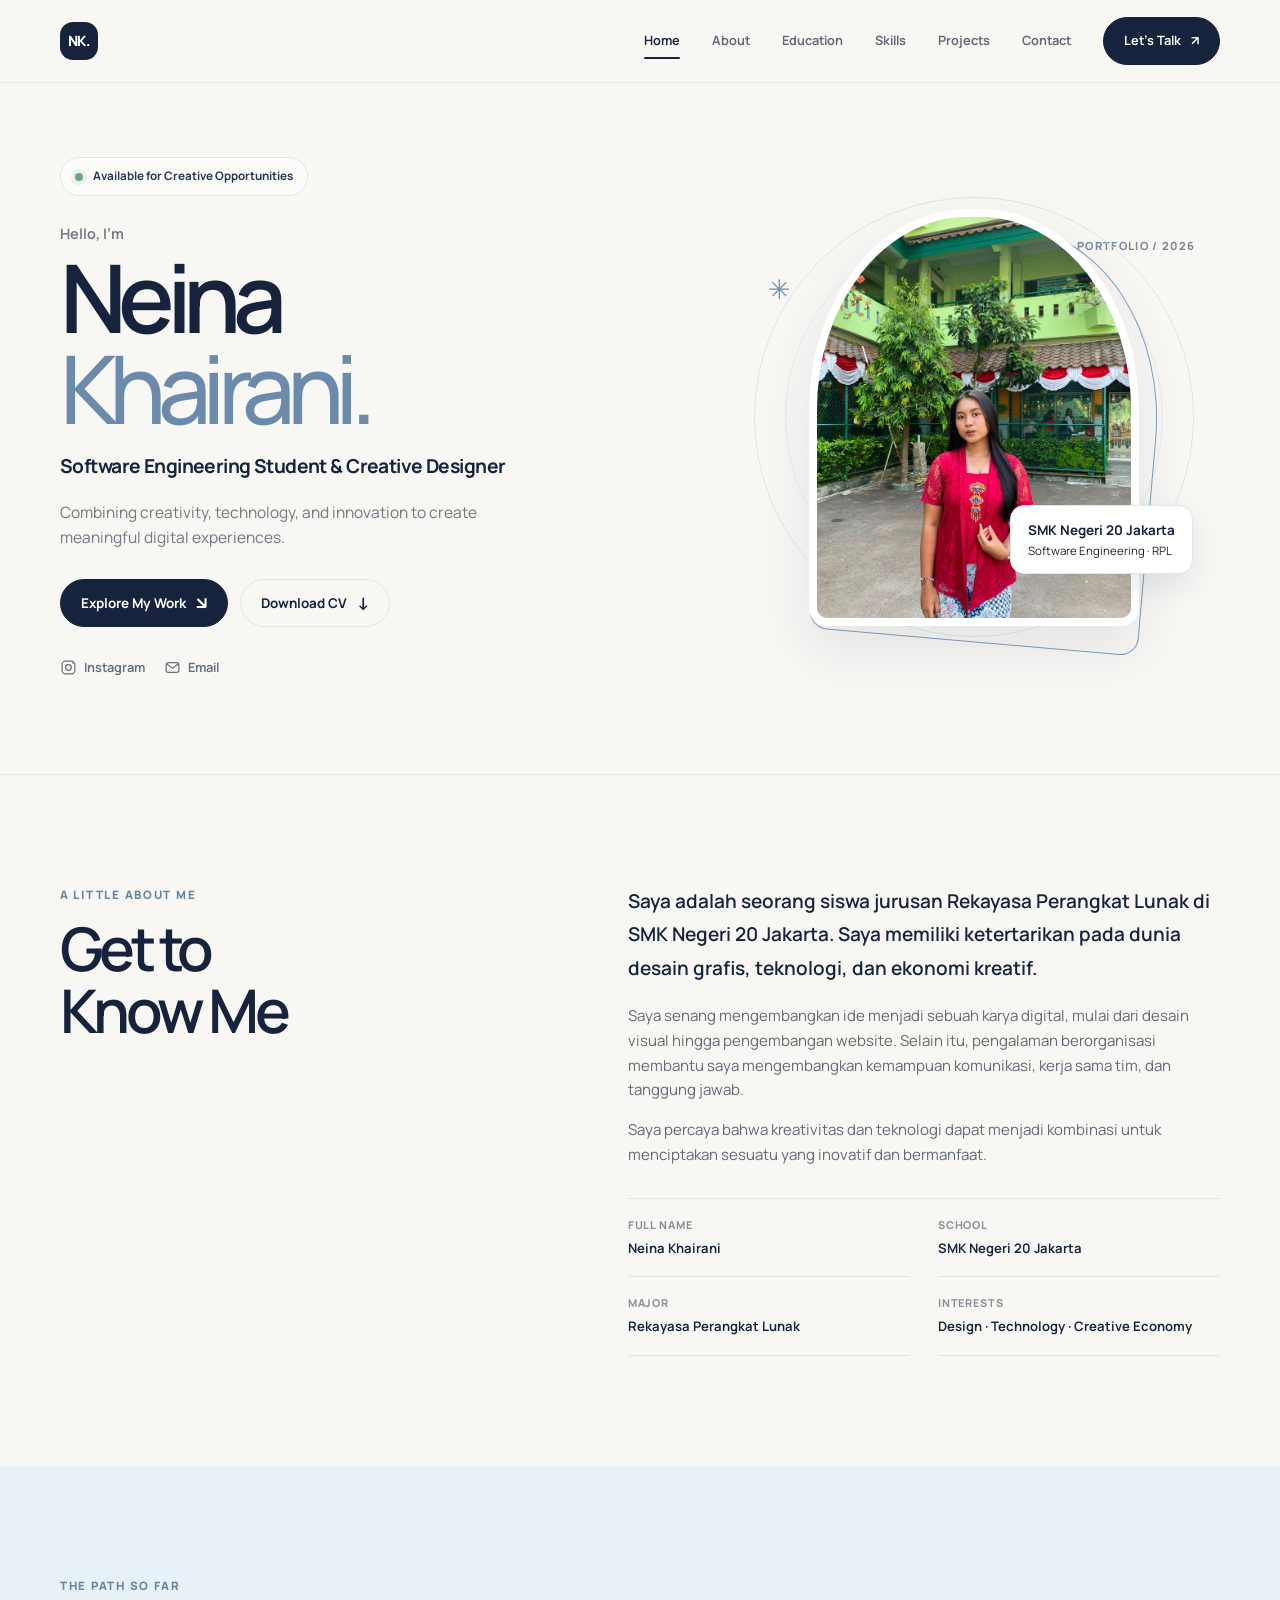
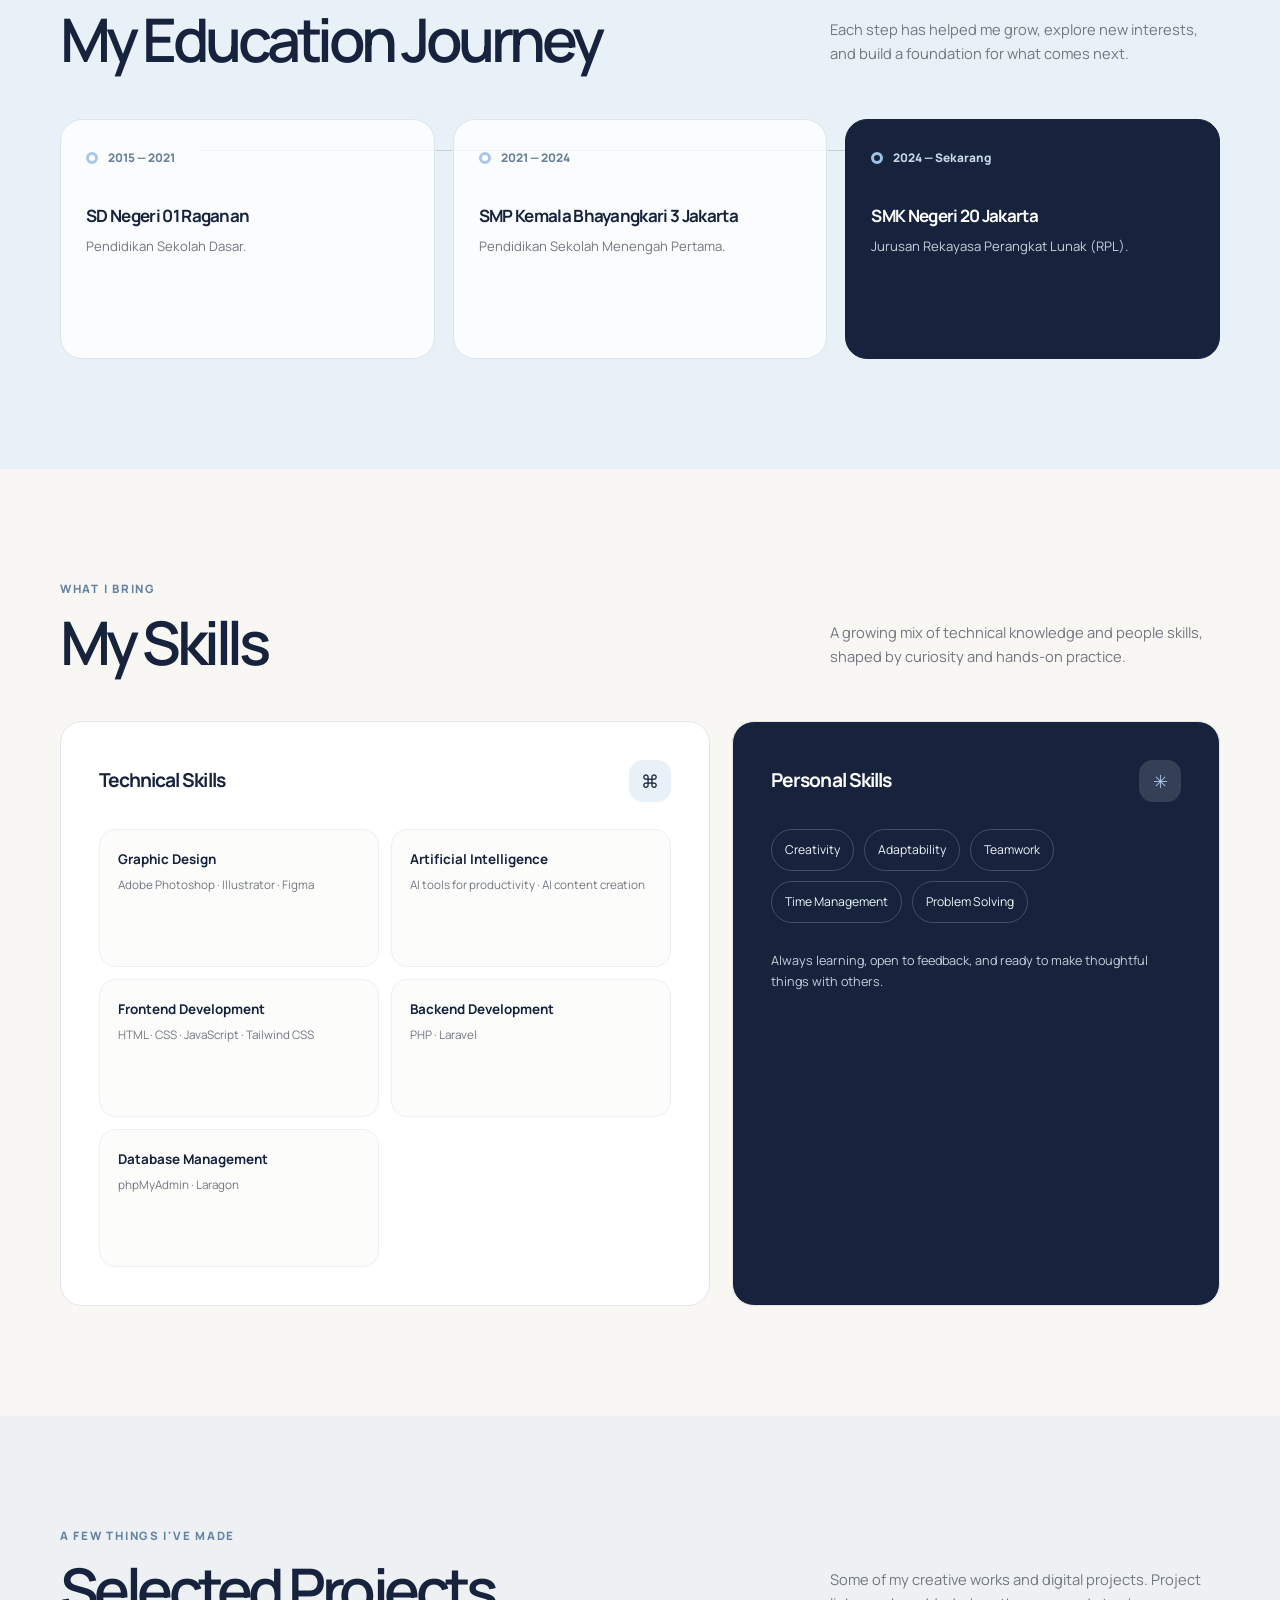
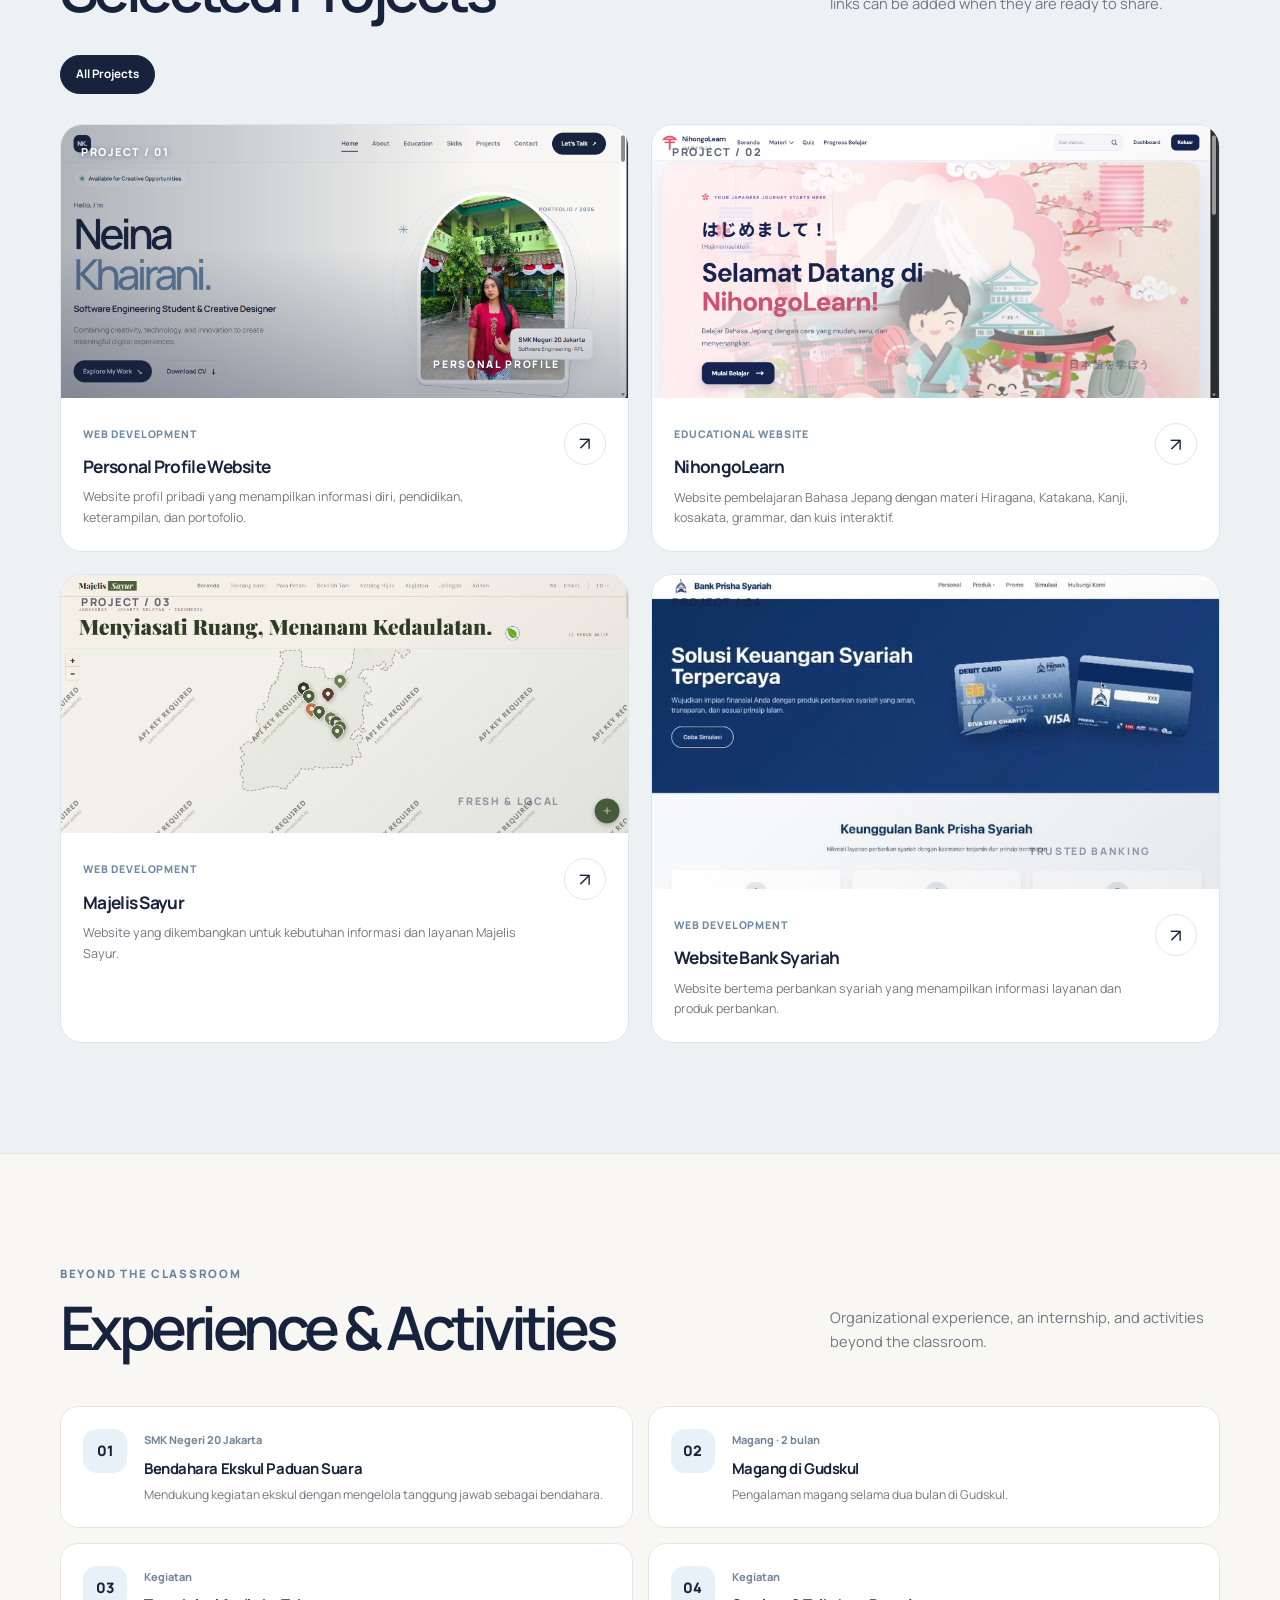
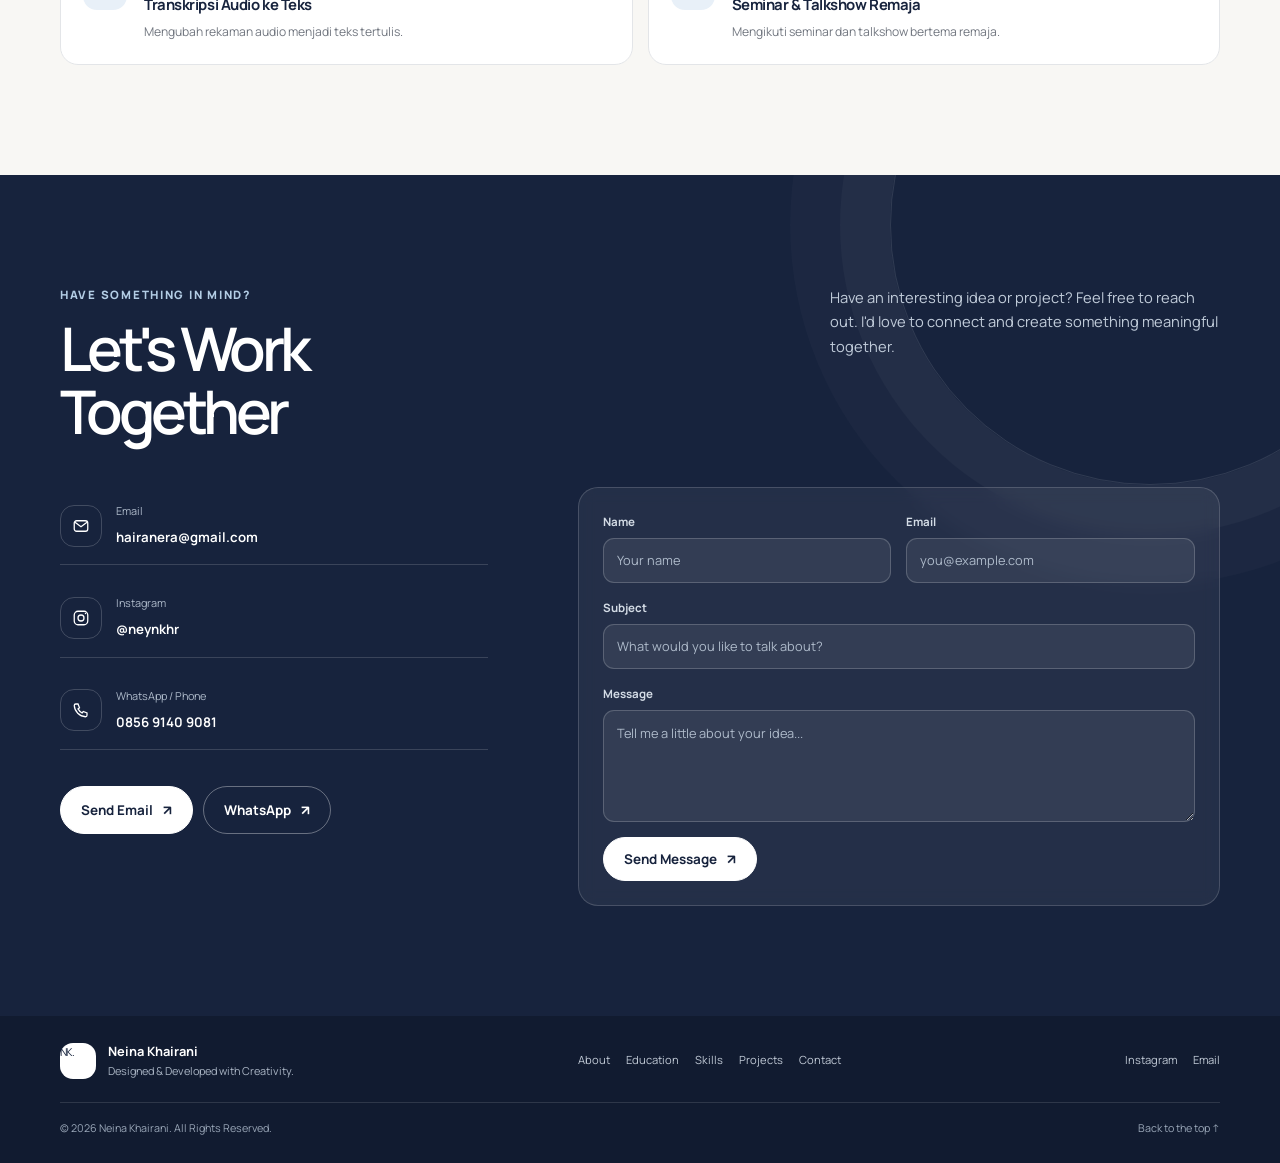
==== index.html @ b672cc45 "Add initial CSS styles for the website layout and components" ====
<!DOCTYPE html>
<html lang="en">
<head>
  <meta charset="UTF-8">
  <meta name="viewport" content="width=device-width, initial-scale=1">
  <meta name="description" content="Neina Khairani — Software Engineering student and creative designer exploring technology, design, and meaningful digital experiences.">
  <meta name="theme-color" content="#f8f7f4">
  <meta property="og:title" content="Neina Khairani — Portfolio">
  <meta property="og:description" content="Software Engineering Student & Creative Designer">
  <meta property="og:type" content="website">
  <title>Neina Khairani — Software Engineering Student &amp; Creative Designer</title>
  <link rel="preconnect" href="https://fonts.googleapis.com">
  <link rel="preconnect" href="https://fonts.gstatic.com" crossorigin>
  <link href="https://fonts.googleapis.com/css2?family=DM+Sans:wght@400;500;600;700&family=Manrope:wght@400;500;600;700;800&display=swap" rel="stylesheet">
  <link rel="stylesheet" href="style.css">
</head>
<body>
  <div class="load-bar" aria-hidden="true"></div>
  <a class="skip-link" href="#main">Skip to content</a>
  <header class="site-header">
    <nav class="nav container" aria-label="Main navigation">
      <a class="brand" href="#home" aria-label="NK, back to home"><span class="brand-mark">NK.</span></a>
      <button class="menu-toggle" type="button" aria-label="Open navigation menu" aria-expanded="false" aria-controls="nav-links"><span aria-hidden="true"></span></button>
      <div class="nav-links" id="nav-links">
        <a href="#home">Home</a>
        <a href="#about">About</a>
        <a href="#education">Education</a>
        <a href="#skills">Skills</a>
        <a href="#projects">Projects</a>
        <a href="#contact">Contact</a>
        <a class="nav-cta" href="#contact">Let's Talk <span aria-hidden="true">↗</span></a>
      </div>
    </nav>
  </header>

  <main id="main">
    <section class="hero container" id="home" aria-labelledby="hero-title">
      <div class="hero-copy reveal">
        <p class="availability">Available for Creative Opportunities</p>
        <p class="hero-intro">Hello, I'm</p>
        <h1 id="hero-title">Neina <span>Khairani.</span></h1>
        <p class="hero-role">Software Engineering Student &amp; Creative Designer</p>
        <p class="hero-description">Combining creativity, technology, and innovation to create meaningful digital experiences.</p>
        <div class="hero-actions">
          <a class="button" href="#projects">Explore My Work <span class="arrow" aria-hidden="true">↘</span></a>
          <a class="button button-light" href="cv-neina-khairani.html" download>Download CV <span class="arrow" aria-hidden="true">↓</span></a>
        </div>
        <div class="hero-social" aria-label="Social links">
          <a href="https://instagram.com/neynkhr" target="_blank" rel="noopener noreferrer" aria-label="Instagram @neynkhr">
            <svg viewBox="0 0 24 24" fill="none" stroke="currentColor" stroke-width="1.7" aria-hidden="true"><rect x="3" y="3" width="18" height="18" rx="5"/><circle cx="12" cy="12" r="4"/><circle cx="18" cy="6" r="1" fill="currentColor" stroke="none"/></svg>
            Instagram
          </a>
          <a href="mailto:hairanera@gmail.com" aria-label="Email Neina Khairani">
            <svg viewBox="0 0 24 24" fill="none" stroke="currentColor" stroke-width="1.7" aria-hidden="true"><rect x="3" y="5" width="18" height="14" rx="3"/><path d="m4 7 8 6 8-6"/></svg>
            Email
          </a>
        </div>
      </div>
      <div class="hero-visual reveal" aria-label="Portrait of Neina Khairani">
        <span class="visual-index">PORTFOLIO / 2026</span>
        <span class="visual-spark" aria-hidden="true">✳</span>
        <div class="hero-orbit" aria-hidden="true"></div>
        <div class="portrait-wrap">
          <div class="portrait"><img src="neina-khairani.jpeg" alt="Neina Khairani, software engineering student and creative designer" fetchpriority="high"></div>
          <div class="portrait-tag"><strong>SMK Negeri 20 Jakarta</strong>Software Engineering · RPL</div>
        </div>
      </div>
    </section>

    <section class="section about-section" id="about" aria-labelledby="about-title">
      <div class="container about-layout">
        <div class="about-title reveal">
          <p class="section-kicker">A little about me</p>
          <h2 id="about-title">Get to<br>Know Me</h2>
        </div>
        <div class="about-text reveal">
          <p class="lead">Saya adalah seorang siswa jurusan Rekayasa Perangkat Lunak di SMK Negeri 20 Jakarta. Saya memiliki ketertarikan pada dunia desain grafis, teknologi, dan ekonomi kreatif.</p>
          <p>Saya senang mengembangkan ide menjadi sebuah karya digital, mulai dari desain visual hingga pengembangan website. Selain itu, pengalaman berorganisasi membantu saya mengembangkan kemampuan komunikasi, kerja sama tim, dan tanggung jawab.</p>
          <p>Saya percaya bahwa kreativitas dan teknologi dapat menjadi kombinasi untuk menciptakan sesuatu yang inovatif dan bermanfaat.</p>
          <div class="about-details">
            <div class="detail"><span>Full Name</span><span>Neina Khairani</span></div>
            <div class="detail"><span>School</span><span>SMK Negeri 20 Jakarta</span></div>
            <div class="detail"><span>Major</span><span>Rekayasa Perangkat Lunak</span></div>
            <div class="detail"><span>Interests</span><span>Design · Technology · Creative Economy</span></div>
          </div>
        </div>
      </div>
    </section>

    <section class="section education-section" id="education" aria-labelledby="education-title">
      <div class="container">
        <div class="section-top reveal">
          <div><p class="section-kicker">The path so far</p><h2 id="education-title">My Education Journey</h2></div>
          <p>Each step has helped me grow, explore new interests, and build a foundation for what comes next.</p>
        </div>
        <div class="timeline">
          <article class="education-card reveal">
            <span class="education-year">2015 — 2021</span>
            <h3>SD Negeri 01 Raganan</h3>
            <p>Pendidikan Sekolah Dasar.</p>
          </article>
          <article class="education-card reveal">
            <span class="education-year">2021 — 2024</span>
            <h3>SMP Kemala Bhayangkari 3 Jakarta</h3>
            <p>Pendidikan Sekolah Menengah Pertama.</p>
          </article>
          <article class="education-card current reveal">
            <span class="education-year">2024 — Sekarang</span>
            <h3>SMK Negeri 20 Jakarta</h3>
            <p>Jurusan Rekayasa Perangkat Lunak (RPL).</p>
          </article>
        </div>
      </div>
    </section>

    <section class="section" id="skills" aria-labelledby="skills-title">
      <div class="container">
        <div class="section-top reveal">
          <div><p class="section-kicker">What I bring</p><h2 id="skills-title">My Skills</h2></div>
          <p>A growing mix of technical knowledge and people skills, shaped by curiosity and hands-on practice.</p>
        </div>
        <div class="skills-layout">
          <div class="skill-panel reveal">
            <div class="panel-heading"><h3>Technical Skills</h3><span class="panel-symbol" aria-hidden="true">⌘</span></div>
            <div class="technical-grid">
              <article class="technical-card"><strong>Graphic Design</strong><p>Adobe Photoshop · Illustrator · Figma</p></article>
              <article class="technical-card"><strong>Artificial Intelligence</strong><p>AI tools for productivity · AI content creation</p></article>
              <article class="technical-card"><strong>Frontend Development</strong><p>HTML · CSS · JavaScript · Tailwind CSS</p></article>
              <article class="technical-card"><strong>Backend Development</strong><p>PHP · Laravel</p></article>
              <article class="technical-card"><strong>Database Management</strong><p>phpMyAdmin · Laragon</p></article>
            </div>
          </div>
          <div class="skill-panel personal reveal">
            <div class="panel-heading"><h3>Personal Skills</h3><span class="panel-symbol" aria-hidden="true">✳</span></div>
            <div class="personal-tags">
              <span>Creativity</span><span>Adaptability</span><span>Teamwork</span><span>Time Management</span><span>Problem Solving</span>
            </div>
            <p class="personal-note">Always learning, open to feedback, and ready to make thoughtful things with others.</p>
          </div>
        </div>
      </div>
    </section>

    <section class="section projects-section" id="projects" aria-labelledby="projects-title">
      <div class="container">
        <div class="section-top reveal">
          <div><p class="section-kicker">A few things I've made</p><h2 id="projects-title">Selected Projects</h2></div>
          <p>Some of my creative works and digital projects. Project links can be added when they are ready to share.</p>
        </div>
        <div class="project-filters reveal" role="group" aria-label="Filter projects">
          <button class="filter-button" type="button" data-filter="all" aria-pressed="true">All Projects</button>
          <!-- <button class="filter-button" type="button" data-filter="web-development" aria-pressed="false">Web Development</button>
          <button class="filter-button" type="button" data-filter="ui-ux-design" aria-pressed="false">UI/UX Design</button>
          <button class="filter-button" type="button" data-filter="creative-projects" aria-pressed="false">Creative Projects</button> -->
        </div>
        <div class="project-grid">
          <article class="project-card reveal" data-categories="web-development creative-projects">
            <div class="project-preview preview-personal"> 
              <img src="portfolio.png" alt="">
              <span class="project-number">PROJECT / 01</span>
              <span class="preview-decoration">Personal profile</span><div class="project-overlay"><span>Explore project</span></div>
            </div>
            <div class="project-info">

              <div><span class="project-category">Web Development</span><h3>Personal Profile Website</h3><p>Website profil pribadi yang menampilkan informasi diri, pendidikan, keterampilan, dan portofolio.</p></div><button class="project-open" type="button" aria-label="View details for Personal Profile Website" data-title="Personal Profile Website" data-description="Website profil pribadi yang menampilkan informasi diri, pendidikan, keterampilan, dan portofolio." data-url="">↗</button></div>
          </article>
          <article class="project-card reveal" data-categories="web-development ui-ux-design">
            <div class="project-preview preview-nihongo">
              <img src="nihongo.png" alt="NihongoLearn"> 
              <span class="project-number">PROJECT / 02</span>
              <!-- <div class="mock-window" aria-hidden="true"><div class="mock-top"><i></i><i></i><i></i></div><div class="mock-content"><div class="mock-sidebar"><b></b><i></i><i></i><i></i></div><div class="mock-main"><div class="mock-title"></div><div class="mock-line"></div><div class="mock-line"></div><div class="mock-tiles"><i></i><i></i><i></i></div></div></div></div> -->
              <span class="preview-decoration">日本語を学ぼう</span><div class="project-overlay"><span>Explore project</span></div>
            </div>
            <div class="project-info"><div><span class="project-category">Educational Website</span><h3>NihongoLearn</h3><p>Website pembelajaran Bahasa Jepang dengan materi Hiragana, Katakana, Kanji, kosakata, grammar, dan kuis interaktif.</p></div><button class="project-open" type="button" aria-label="View details for NihongoLearn" data-title="NihongoLearn" data-description="Website pembelajaran Bahasa Jepang dengan materi Hiragana, Katakana, Kanji, kosakata, grammar, dan kuis interaktif." data-url="">↗</button></div>
          </article>
          <article class="project-card reveal" data-categories="web-development">
            <div class="project-preview preview-majelis">
              <img src="majelis sayur.png" alt="Majelis Sayur">
              <span class="project-number">PROJECT / 03</span>
              <!-- <div class="mock-window" aria-hidden="true"><div class="mock-top"><i></i><i></i><i></i></div><div class="mock-content"><div class="mock-sidebar"><b></b><i></i><i></i><i></i></div><div class="mock-main"><div class="mock-title"></div><div class="mock-line"></div><div class="mock-line"></div><div class="mock-tiles"><i></i><i></i><i></i></div></div></div></div> -->
              <span class="preview-decoration">Fresh &amp; local</span><div class="project-overlay"><span>Explore project</span></div>
            </div>
            <div class="project-info"><div><span class="project-category">Web Development</span><h3>Majelis Sayur</h3><p>Website yang dikembangkan untuk kebutuhan informasi dan layanan Majelis Sayur.</p></div><button class="project-open" type="button" aria-label="View details for Majelis Sayur" data-title="Majelis Sayur" data-description="Website yang dikembangkan untuk kebutuhan informasi dan layanan Majelis Sayur." data-url="">↗</button></div>
          </article>
          <article class="project-card reveal" data-categories="web-development">
            <div class="project-preview preview-bank">
              <img src="bank.jpeg" alt="Website Bank Syariah">
              <span class="project-number">PROJECT / 04</span>
              <!-- <div class="mock-window" aria-hidden="true"><div class="mock-top"><i></i><i></i><i></i></div><div class="mock-content"><div class="mock-sidebar"><b></b><i></i><i></i><i></i></div><div class="mock-main"><div class="mock-title"></div><div class="mock-line"></div><div class="mock-line"></div><div class="mock-tiles"><i></i><i></i><i></i></div></div></div></div> -->
              <span class="preview-decoration">Trusted banking</span><div class="project-overlay"><span>Explore project</span></div>
            </div>
            <div class="project-info"><div><span class="project-category">Web Development</span><h3>Website Bank Syariah</h3><p>Website bertema perbankan syariah yang menampilkan informasi layanan dan produk perbankan.</p></div><button class="project-open" type="button" aria-label="View details for Website Bank Syariah" data-title="Website Bank Syariah" data-description="Website bertema perbankan syariah yang menampilkan informasi layanan dan produk perbankan." data-url="">↗</button></div>
          </article>
        </div>
      </div>
    </section>

    <section class="section experience-section" id="experience" aria-labelledby="experience-title">
      <div class="container">
        <div class="section-top reveal">
          <div><p class="section-kicker">Beyond the classroom</p><h2 id="experience-title">Experience &amp; Activities</h2></div>
          <p>Organizational experience, an internship, and activities beyond the classroom.</p>
        </div>
        <div class="experience-grid">
          <article class="experience-card reveal"><span class="experience-icon" aria-hidden="true">01</span><div><span class="experience-period">SMK Negeri 20 Jakarta</span><h3>Bendahara Ekskul Paduan Suara</h3><p>Mendukung kegiatan ekskul dengan mengelola tanggung jawab sebagai bendahara.</p></div></article>
          <article class="experience-card reveal"><span class="experience-icon" aria-hidden="true">02</span><div><span class="experience-period">Magang · 2 bulan</span><h3>Magang di Gudskul</h3><p>Pengalaman magang selama dua bulan di Gudskul.</p></div></article>
          <article class="experience-card reveal"><span class="experience-icon" aria-hidden="true">03</span><div><span class="experience-period">Kegiatan</span><h3>Transkripsi Audio ke Teks</h3><p>Mengubah rekaman audio menjadi teks tertulis.</p></div></article>
          <article class="experience-card reveal"><span class="experience-icon" aria-hidden="true">04</span><div><span class="experience-period">Kegiatan</span><h3>Seminar &amp; Talkshow Remaja</h3><p>Mengikuti seminar dan talkshow bertema remaja.</p></div></article>
        </div>
      </div>
    </section>

    <section class="section contact-section" id="contact" aria-labelledby="contact-title">
      <div class="container contact-inner">
        <div class="section-top reveal">
          <div><p class="section-kicker">Have something in mind?</p><h2 id="contact-title">Let's Work<br>Together</h2></div>
          <p>Have an interesting idea or project? Feel free to reach out. I'd love to connect and create something meaningful together.</p>
        </div>
        <div class="contact-grid">
          <div class="contact-links reveal">
            <div class="contact-item">
              <span class="contact-icon" aria-hidden="true"><svg viewBox="0 0 24 24" fill="none" stroke="currentColor" stroke-width="1.7"><rect x="3" y="5" width="18" height="14" rx="3"/><path d="m4 7 8 6 8-6"/></svg></span>
              <div><small>Email</small><a href="mailto:hairanera@gmail.com">hairanera@gmail.com</a></div>
            </div>
            <div class="contact-item">
              <span class="contact-icon" aria-hidden="true"><svg viewBox="0 0 24 24" fill="none" stroke="currentColor" stroke-width="1.7"><rect x="3" y="3" width="18" height="18" rx="5"/><circle cx="12" cy="12" r="4"/><circle cx="18" cy="6" r="1" fill="currentColor" stroke="none"/></svg></span>
              <div><small>Instagram</small><a href="https://instagram.com/neynkhr" target="_blank" rel="noopener noreferrer">@neynkhr</a></div>
            </div>
            <div class="contact-item">
              <span class="contact-icon" aria-hidden="true"><svg viewBox="0 0 24 24" fill="none" stroke="currentColor" stroke-width="1.7"><path d="M5 4h3l2 5-2 1.5a15 15 0 0 0 5.5 5.5L15 14l5 2v3a2 2 0 0 1-2 2C10 20.5 3.5 14 3 6a2 2 0 0 1 2-2Z"/></svg></span>
              <div><small>WhatsApp / Phone</small><a href="tel:+6285691409081">0856 9140 9081</a></div>
            </div>
            <div class="contact-buttons">
              <a class="button" href="mailto:hairanera@gmail.com">Send Email <span aria-hidden="true">↗</span></a>
              <a class="button button-light" href="https://wa.me/6285691409081" target="_blank" rel="noopener noreferrer">WhatsApp <span aria-hidden="true">↗</span></a>
            </div>
          </div>
          <form class="contact-form reveal" id="contact-form">
            <div class="form-field"><label for="name">Name</label><input id="name" name="name" autocomplete="name" placeholder="Your name" required></div>
            <div class="form-field"><label for="email">Email</label><input id="email" name="email" type="email" autocomplete="email" placeholder="you@example.com" required></div>
            <div class="form-field full"><label for="subject">Subject</label><input id="subject" name="subject" placeholder="What would you like to talk about?" required></div>
            <div class="form-field full"><label for="message">Message</label><textarea id="message" name="message" placeholder="Tell me a little about your idea..." required></textarea></div>
            <button class="button" type="submit">Send Message <span aria-hidden="true">↗</span></button>
          </form>
        </div>
      </div>
    </section>
  </main>

  <footer class="site-footer">
    <div class="container">
      <div class="footer-main">
        <a class="footer-brand" href="#home">
          <span class="brand-mark">NK.</span><span><strong>Neina Khairani</strong><span>Designed &amp; Developed with Creativity.</span></span>
        </a>
        <nav class="footer-nav" aria-label="Footer navigation">
          <a href="#about">About</a><a href="#education">Education</a><a href="#skills">Skills</a><a href="#projects">Projects</a><a href="#contact">Contact</a>
        </nav>
        <div class="footer-social"><a href="https://instagram.com/neynkhr" target="_blank" rel="noopener noreferrer">Instagram</a><a href="mailto:hairanera@gmail.com">Email</a></div>
      </div>
      <div class="footer-bottom"><span>© <span id="year">2026</span> Neina Khairani. All Rights Reserved.</span><a href="#home">Back to the top ↑</a></div>
    </div>
  </footer>

  <button class="back-to-top" type="button" aria-label="Back to top">↑</button>
  <dialog id="project-dialog" aria-labelledby="dialog-title">
    <div class="dialog-content">
      <button class="dialog-close" type="button" aria-label="Close project details">×</button>
      <p class="section-kicker">Project details</p>
      <h2 id="dialog-title"></h2>
      <p id="dialog-description"></p>
      <div class="dialog-note" id="dialog-link"></div>
    </div>
  </dialog>

  <script>
    const menuToggle = document.querySelector(".menu-toggle");
    const navLinks = document.querySelector(".nav-links");
    window.addEventListener("load", () => document.querySelector(".load-bar").classList.add("loaded"), { once: true });
    const closeMenu = () => {
      navLinks.classList.remove("open");
      menuToggle.setAttribute("aria-expanded", "false");
      menuToggle.setAttribute("aria-label", "Open navigation menu");
      document.body.classList.remove("menu-open");
    };

    menuToggle.addEventListener("click", () => {
      const open = menuToggle.getAttribute("aria-expanded") !== "true";
      menuToggle.setAttribute("aria-expanded", String(open));
      menuToggle.setAttribute("aria-label", open ? "Close navigation menu" : "Open navigation menu");
      navLinks.classList.toggle("open", open);
      document.body.classList.toggle("menu-open", open);
    });
    navLinks.querySelectorAll("a").forEach((link) => link.addEventListener("click", closeMenu));
    window.addEventListener("resize", () => { if (window.innerWidth > 760) closeMenu(); });

    const year = document.querySelector("#year");
    year.textContent = String(new Date().getFullYear());

    const reduceMotion = window.matchMedia("(prefers-reduced-motion: reduce)").matches;
    const revealObserver = new IntersectionObserver((entries, observer) => {
      entries.forEach((entry) => {
        if (entry.isIntersecting) {
          entry.target.classList.add("visible");
          observer.unobserve(entry.target);
        }
      });
    }, { threshold: 0.12 });
    document.querySelectorAll(".reveal").forEach((element) => revealObserver.observe(element));

    const sectionLinks = [...document.querySelectorAll('.nav-links a[href^="#"]:not(.nav-cta)')];
    const sectionObserver = new IntersectionObserver((entries) => {
      entries.forEach((entry) => {
        if (!entry.isIntersecting) return;
        sectionLinks.forEach((link) => {
          const current = link.getAttribute("href") === `#${entry.target.id}`;
          if (current) link.setAttribute("aria-current", "location");
          else link.removeAttribute("aria-current");
          link.classList.toggle("active", current);
        });
      });
    }, { rootMargin: "-30% 0px -60% 0px", threshold: 0 });
    document.querySelectorAll("main section[id]").forEach((section) => sectionObserver.observe(section));

    const filters = document.querySelectorAll(".filter-button");
    const projectCards = document.querySelectorAll(".project-card");
    filters.forEach((button) => {
      button.addEventListener("click", () => {
        const category = button.dataset.filter;
        filters.forEach((filter) => filter.setAttribute("aria-pressed", String(filter === button)));
        projectCards.forEach((card) => {
          const categories = card.dataset.categories.split(" ");
          card.hidden = category !== "all" && !categories.includes(category);
        });
      });
    });

    const projectDialog = document.querySelector("#project-dialog");
    const dialogTitle = document.querySelector("#dialog-title");
    const dialogDescription = document.querySelector("#dialog-description");
    const dialogLink = document.querySelector("#dialog-link");
    document.querySelectorAll(".project-open").forEach((button) => {
      button.addEventListener("click", () => {
        dialogTitle.textContent = button.dataset.title;
        dialogDescription.textContent = button.dataset.description;
        const url = button.dataset.url.trim();
        dialogLink.textContent = url ? "Open the project link to explore this work." : "Project link coming soon. Add its URL to this card's data-url attribute when it is ready to share.";
        if (!projectDialog.open) projectDialog.showModal();
      });
    });
    document.querySelector(".dialog-close").addEventListener("click", () => projectDialog.close());
    projectDialog.addEventListener("click", (event) => {
      if (event.target === projectDialog) projectDialog.close();
    });
    projectDialog.addEventListener("close", () => {
      const opener = document.activeElement;
      if (opener && typeof opener.focus === "function") opener.focus();
    });

    document.querySelector("#contact-form").addEventListener("submit", (event) => {
      event.preventDefault();
      const form = event.currentTarget;
      const data = new FormData(form);
      const subject = encodeURIComponent(String(data.get("subject")));
      const body = encodeURIComponent(`Name: ${data.get("name")}\nEmail: ${data.get("email")}\n\n${data.get("message")}`);
      window.location.href = `mailto:hairanera@gmail.com?subject=${subject}&body=${body}`;
    });

    const backToTop = document.querySelector(".back-to-top");
    const updateBackToTop = () => backToTop.classList.toggle("visible", window.scrollY > 560);
    window.addEventListener("scroll", updateBackToTop, { passive: true });
    updateBackToTop();
    backToTop.addEventListener("click", () => window.scrollTo({ top: 0, behavior: reduceMotion ? "auto" : "smooth" }));
  </script>
</body>
</html>
---- style.css ----
:root {
  color-scheme: light;
  --paper: #f8f7f4;
  --surface: #fff;
  --navy: #17233d;
  --navy-soft: #263650;
  --blue: #a9c7e8;
  --blue-light: #e8f0f8;
  --charcoal: #252525;
  --muted: #727780;
  --line: #e3e5e8;
  --font: "Manrope", "DM Sans", sans-serif;
  --radius: 22px;
  --shadow: 0 22px 55px rgb(23 35 61 / 9%);
}

*, *::before, *::after { box-sizing: border-box; }
html { scroll-behavior: smooth; scroll-padding-top: 92px; }
body {
  margin: 0;
  background: var(--paper);
  color: var(--charcoal);
  font-family: var(--font);
  line-height: 1.65;
  -webkit-font-smoothing: antialiased;
}
body.menu-open { overflow: hidden; }
img { max-width: 100%; }
a { color: inherit; text-decoration: none; }
button, input, textarea { font: inherit; }
button { color: inherit; }
::selection { background: var(--blue); color: var(--navy); }
.container { width: min(1160px, calc(100% - 56px)); margin-inline: auto; }
.load-bar {
  position: fixed; z-index: 50; top: 0; left: 0; width: 100%; height: 2px;
  transform: scaleX(.03); transform-origin: left; background: var(--blue);
  animation: loading 1.1s cubic-bezier(.25,.7,.25,1) forwards;
}
.load-bar.loaded { transform: scaleX(1); opacity: 0; transition: opacity .25s ease, transform .2s ease; }
@keyframes loading { to { transform: scaleX(.86); } }
.skip-link {
  position: fixed; z-index: 100; top: 12px; left: 12px; padding: 10px 16px;
  transform: translateY(-160%); border-radius: 999px; background: var(--navy); color: white;
}
.skip-link:focus { transform: translateY(0); }
.site-header {
  position: sticky; z-index: 20; top: 0;
  border-bottom: 1px solid rgb(23 35 61 / 7%);
  background: rgb(248 247 244 / 90%); backdrop-filter: blur(18px);
}
.nav { min-height: 82px; display: flex; align-items: center; justify-content: space-between; gap: 30px; }
.brand { display: inline-flex; align-items: center; gap: 10px; color: var(--navy); font-size: 1.2rem; font-weight: 800; letter-spacing: -.08em; }
.brand-mark { display: grid; width: 38px; height: 38px; place-items: center; border-radius: 13px; background: var(--navy); color: white; font-size: .88rem; letter-spacing: -.06em; }
.nav-links { display: flex; align-items: center; gap: clamp(18px, 2.5vw, 34px); }
.nav-links a { position: relative; color: #606775; font-size: .8rem; font-weight: 650; transition: color .2s ease; }
.nav-links a:not(.nav-cta)::after {
  position: absolute; right: 0; bottom: -7px; left: 0; height: 2px;
  transform: scaleX(0); transform-origin: left; border-radius: 2px; background: var(--navy); content: ""; transition: transform .2s ease;
}
.nav-links a:hover, .nav-links a.active { color: var(--navy); }
.nav-links a:hover::after, .nav-links a.active::after { transform: scaleX(1); }
.nav-cta, .button {
  display: inline-flex; align-items: center; justify-content: center; gap: 10px;
  min-height: 48px; padding: 0 20px; border: 1px solid var(--navy); border-radius: 999px;
  background: var(--navy); color: white; font-size: .84rem; font-weight: 700;
  transition: transform .2s ease, box-shadow .2s ease, background .2s ease;
}
.nav-links .nav-cta { color: white; }
.nav-cta:hover, .button:hover { transform: translateY(-2px); background: var(--navy-soft); box-shadow: 0 10px 22px rgb(23 35 61 / 16%); }
.button-light { border-color: var(--line); background: transparent; color: var(--navy); }
.button-light:hover { background: white; }
.menu-toggle {
  display: none; width: 44px; height: 44px; place-items: center;
  border: 1px solid var(--line); border-radius: 50%; background: transparent; cursor: pointer;
}
.menu-toggle span, .menu-toggle span::before, .menu-toggle span::after {
  display: block; width: 17px; height: 1.5px; background: var(--navy); transition: transform .2s ease;
}
.menu-toggle span { position: relative; }
.menu-toggle span::before, .menu-toggle span::after { position: absolute; left: 0; content: ""; }
.menu-toggle span::before { top: -5px; }
.menu-toggle span::after { top: 5px; }
.menu-toggle[aria-expanded="true"] span { background: transparent; }
.menu-toggle[aria-expanded="true"] span::before { top: 0; transform: rotate(45deg); }
.menu-toggle[aria-expanded="true"] span::after { top: 0; transform: rotate(-45deg); }

.hero { display: grid; min-height: 690px; grid-template-columns: 1.07fr .93fr; align-items: center; gap: clamp(36px, 8vw, 110px); padding-block: 74px 96px; }
.hero-copy { max-width: 600px; }
.availability { display: inline-flex; align-items: center; gap: 10px; margin: 0 0 26px; padding: 9px 14px; border: 1px solid #dfe7ef; border-radius: 999px; background: rgb(255 255 255 / 62%); color: var(--navy-soft); font-size: .73rem; font-weight: 700; }
.availability::before { width: 8px; height: 8px; border-radius: 50%; background: #6ba785; box-shadow: 0 0 0 4px rgb(107 167 133 / 13%); content: ""; }
.hero-intro { margin-bottom: 6px; color: var(--muted); font-size: .9rem; font-weight: 650; }
h1, h2, h3, p { margin-top: 0; }
h1 { margin-bottom: 17px; color: var(--navy); font-size: clamp(3.6rem, 7.4vw, 6.7rem); font-weight: 600; letter-spacing: -.09em; line-height: .96; }
h1 span { display: block; color: #6c8bac; font-weight: 500; }
.hero-role { margin: 0 0 17px; color: var(--navy); font-size: clamp(1.02rem, 1.6vw, 1.2rem); font-weight: 700; letter-spacing: -.03em; }
.hero-description { max-width: 495px; margin-bottom: 28px; color: var(--muted); font-size: .97rem; }
.hero-actions { display: flex; flex-wrap: wrap; gap: 12px; }
.arrow { font-size: 1.08rem; line-height: 1; }
.hero-social { display: flex; align-items: center; gap: 19px; margin-top: 30px; color: #66707e; font-size: .8rem; font-weight: 650; }
.hero-social a { display: inline-flex; align-items: center; gap: 7px; transition: color .2s ease; }
.hero-social a:hover { color: var(--navy); }
.hero-social svg { width: 17px; height: 17px; }
.hero-visual { position: relative; display: grid; min-height: 500px; place-items: center; }
.hero-orbit { position: absolute; width: min(440px, 100%); aspect-ratio: 1; border: 1px solid #dce5ed; border-radius: 50%; }
.hero-orbit::before, .hero-orbit::after { position: absolute; border: 1px solid #e8ebee; border-radius: 50%; content: ""; }
.hero-orbit::before { inset: 30px; }
.hero-orbit::after { inset: 62px; }
.portrait-wrap { position: relative; width: min(330px, 74%); aspect-ratio: .79; }
.portrait-wrap::before { position: absolute; inset: 4% -5% -4% 5%; transform: rotate(5deg); border: 1px solid #7f9fbe; border-radius: 48% 48% 18px 18px; content: ""; }
.portrait { position: absolute; inset: 0; overflow: hidden; border: 8px solid white; border-radius: 48% 48% 18px 18px; background: #d7e3ed; box-shadow: var(--shadow); }
.portrait img { display: block; width: 100%; height: 100%; object-fit: cover; object-position: center 18%; }
.portrait-tag { position: absolute; right: -54px; bottom: 52px; z-index: 2; padding: 13px 17px; border: 1px solid var(--line); border-radius: 14px; background: white; box-shadow: 0 12px 30px rgb(23 35 61 / 9%); font-size: .72rem; }
.portrait-tag strong { display: block; color: var(--navy); font-size: .84rem; }
.visual-index { position: absolute; top: 14%; right: 5%; color: #78889a; font-size: .7rem; font-weight: 750; letter-spacing: .12em; }
.visual-spark { position: absolute; top: 20%; left: 8%; color: #7195b7; font-size: 1.7rem; }

.section { padding-block: 110px; }
.section-top { display: flex; align-items: end; justify-content: space-between; gap: 35px; margin-bottom: 48px; }
.section-kicker { margin-bottom: 13px; color: #6684a2; font-size: .72rem; font-weight: 800; letter-spacing: .15em; text-transform: uppercase; }
h2 { margin-bottom: 0; color: var(--navy); font-size: clamp(2.4rem, 4.7vw, 4.1rem); font-weight: 600; letter-spacing: -.075em; line-height: 1.04; }
.section-top > p { max-width: 390px; margin-bottom: 5px; color: var(--muted); font-size: .92rem; }
.about-section { border-top: 1px solid var(--line); }
.about-layout { display: grid; grid-template-columns: .88fr 1.12fr; gap: clamp(45px, 8vw, 110px); }
.about-title { position: sticky; top: 125px; align-self: start; }
.about-title h2 { max-width: 410px; }
.about-text { max-width: 680px; color: #646a73; font-size: .94rem; }
.about-text .lead { color: var(--navy); font-size: 1.19rem; font-weight: 600; line-height: 1.75; }
.about-text p:last-of-type { margin-bottom: 30px; }
.about-details { display: grid; grid-template-columns: 1fr 1fr; gap: 0 28px; border-top: 1px solid var(--line); }
.detail { display: flex; flex-direction: column; gap: 4px; padding: 17px 0; border-bottom: 1px solid var(--line); }
.detail span:first-child { color: #8a9098; font-size: .68rem; font-weight: 750; letter-spacing: .08em; text-transform: uppercase; }
.detail span:last-child { color: var(--navy); font-size: .82rem; font-weight: 650; }

.education-section { background: var(--blue-light); }
.timeline { position: relative; display: grid; grid-template-columns: repeat(3, 1fr); gap: 18px; }
.timeline::before { position: absolute; top: 31px; right: 12%; left: 12%; height: 1px; background: #c4d2df; content: ""; }
.education-card { position: relative; z-index: 1; min-height: 240px; padding: 25px; border: 1px solid #dce4ec; border-radius: var(--radius); background: rgb(255 255 255 / 78%); transition: transform .25s ease, box-shadow .25s ease; }
.education-card:hover { transform: translateY(-5px); box-shadow: var(--shadow); }
.education-card.current { border-color: var(--navy); background: var(--navy); color: white; }
.education-year { display: inline-flex; align-items: center; gap: 10px; margin-bottom: 37px; color: #6b8198; font-size: .74rem; font-weight: 800; }
.education-year::before { width: 12px; height: 12px; border: 3px solid var(--blue); border-radius: 50%; background: white; content: ""; }
.current .education-year { color: #c7d7e7; }
.current .education-year::before { border-color: #9dc2e5; background: var(--navy); }
.education-card h3 { margin-bottom: 8px; color: var(--navy); font-size: 1.06rem; letter-spacing: -.04em; line-height: 1.4; }
.education-card p { margin-bottom: 0; color: var(--muted); font-size: .82rem; }
.education-card.current h3 { color: white; }
.education-card.current p { color: #c7d0dc; }

.skills-layout { display: grid; grid-template-columns: 1fr .75fr; gap: 22px; }
.skill-panel { padding: clamp(24px, 4vw, 38px); border: 1px solid var(--line); border-radius: var(--radius); background: white; }
.skill-panel.personal { background: var(--navy); color: white; }
.panel-heading { display: flex; align-items: center; justify-content: space-between; gap: 12px; margin-bottom: 27px; }
.panel-heading h3 { margin: 0; color: var(--navy); font-size: 1.2rem; letter-spacing: -.05em; }
.personal .panel-heading h3 { color: white; }
.panel-symbol { display: grid; width: 42px; height: 42px; place-items: center; border-radius: 14px; background: var(--blue-light); color: var(--navy); font-size: 1.1rem; }
.personal .panel-symbol { background: rgb(255 255 255 / 13%); color: var(--blue); }
.technical-grid { display: grid; grid-template-columns: 1fr 1fr; gap: 12px; }
.technical-card { min-height: 138px; padding: 18px; border: 1px solid #edf0f3; border-radius: 16px; background: #fcfcfb; transition: transform .2s ease, border-color .2s ease; }
.technical-card:hover { transform: translateY(-3px); border-color: #b7cde2; }
.technical-card strong { display: block; margin-bottom: 6px; color: var(--navy); font-size: .84rem; }
.technical-card p { margin: 0; color: var(--muted); font-size: .73rem; line-height: 1.7; }
.personal-tags { display: flex; flex-wrap: wrap; gap: 10px; }
.personal-tags span { padding: 10px 13px; border: 1px solid rgb(255 255 255 / 19%); border-radius: 999px; color: #eef4fa; font-size: .76rem; }
.personal-note { margin: 28px 0 0; color: #c5d0dc; font-size: .79rem; }

.projects-section { background: #eef1f4; }
.project-filters { display: flex; flex-wrap: wrap; gap: 9px; margin: -14px 0 30px; }
.filter-button { padding: 9px 15px; border: 1px solid #d5dbe2; border-radius: 999px; background: transparent; color: #5e6671; font-size: .73rem; font-weight: 700; cursor: pointer; transition: .2s ease; }
.filter-button:hover, .filter-button[aria-pressed="true"] { border-color: var(--navy); background: var(--navy); color: white; }
.project-grid { display: grid; grid-template-columns: repeat(2, 1fr); gap: 22px; }
.project-card { overflow: hidden; border: 1px solid #e0e4e9; border-radius: var(--radius); background: white; transition: transform .25s ease, box-shadow .25s ease; }
.project-card:hover { transform: translateY(-5px); box-shadow: var(--shadow); }
.project-card[hidden] { display: none; }
.project-preview { position: relative; display: grid; min-height: 250px; overflow: hidden; place-items: center; background: #dce8f3; }
.project-preview::before { position: absolute; inset: 0; background: linear-gradient(140deg, transparent 40%, rgb(23 35 61 / 8%)); content: ""; }
.preview-nihongo { background: #e8e1f1; }
.preview-majelis { background: #dce9df; }
.preview-bank { background: #e9e2d5; }
.preview-personal { background: #dce8f3 url("neina-khairani.jpeg") center 42% / cover no-repeat; }
.preview-personal::before { background: linear-gradient(90deg, rgb(23 35 61 / 32%), transparent 75%), linear-gradient(0deg, rgb(23 35 61 / 30%), transparent 55%); }
.preview-personal .project-number, .preview-personal .preview-decoration { color: white; text-shadow: 0 1px 5px rgb(23 35 61 / 45%); }
.mock-window { position: relative; width: 75%; height: 166px; overflow: hidden; border: 5px solid white; border-radius: 12px; background: #fcfcfb; box-shadow: 0 20px 35px rgb(23 35 61 / 17%); transition: transform .45s cubic-bezier(.2,.7,.2,1); }
.project-card:hover .mock-window { transform: scale(1.055) rotate(-1deg); }
.mock-top { display: flex; height: 23px; align-items: center; gap: 4px; padding: 0 8px; background: #f2f4f6; }
.mock-top i { width: 5px; height: 5px; border-radius: 50%; background: #c4cbd3; }
.mock-content { display: grid; height: calc(100% - 23px); grid-template-columns: .8fr 1.2fr; }
.mock-sidebar { padding: 13px 9px; background: var(--navy); }
.mock-sidebar b { display: block; width: 45px; height: 6px; margin-bottom: 12px; border-radius: 5px; background: white; opacity: .9; }
.mock-sidebar i { display: block; width: 35px; height: 3px; margin: 8px 0; border-radius: 5px; background: #9eb4cd; }
.mock-main { padding: 12px; }
.mock-title { width: 52%; height: 7px; margin-bottom: 8px; border-radius: 5px; background: #2e4564; }
.mock-line { width: 82%; height: 4px; margin: 5px 0; border-radius: 5px; background: #d9e0e7; }
.mock-tiles { display: flex; gap: 6px; margin-top: 12px; }
.mock-tiles i { flex: 1; height: 38px; border-radius: 5px; background: #cadcf0; }
.preview-nihongo .mock-sidebar { background: #49365f; }
.preview-nihongo .mock-tiles i:nth-child(2) { background: #ead9f2; }
.preview-majelis .mock-sidebar { background: #365845; }
.preview-majelis .mock-tiles i { background: #c8dfcc; }
.preview-bank .mock-sidebar { background: #7a6244; }
.preview-bank .mock-tiles i { background: #e9d8ae; }
.preview-decoration { position: absolute; right: 12%; bottom: 9%; color: rgb(23 35 61 / 42%); font-size: .65rem; font-weight: 800; letter-spacing: .16em; text-transform: uppercase; }
.project-number { position: absolute; top: 18px; left: 20px; color: rgb(23 35 61 / 68%); font-size: .68rem; font-weight: 800; letter-spacing: .14em; }
.project-overlay { position: absolute; inset: 0; display: grid; place-items: center; background: rgb(23 35 61 / 0%); transition: background .25s ease; }
.project-card:hover .project-overlay { background: rgb(23 35 61 / 12%); }
.project-overlay span { transform: translateY(8px); opacity: 0; padding: 9px 14px; border-radius: 999px; background: white; color: var(--navy); font-size: .7rem; font-weight: 800; transition: .25s ease; }
.project-card:hover .project-overlay span { transform: translateY(0); opacity: 1; }
.project-info { display: flex; align-items: start; justify-content: space-between; gap: 14px; padding: 21px 22px 22px; }
.project-info h3 { margin: 8px 0 6px; color: var(--navy); font-size: 1.08rem; letter-spacing: -.04em; }
.project-info p { max-width: 460px; margin: 0; color: var(--muted); font-size: .78rem; }
.project-category { color: #6e8aa7; font-size: .66rem; font-weight: 800; letter-spacing: .08em; text-transform: uppercase; }
.project-open { flex: 0 0 auto; display: grid; width: 42px; height: 42px; place-items: center; margin-top: 4px; border: 1px solid var(--line); border-radius: 50%; background: white; color: var(--navy); font-size: 1.15rem; cursor: pointer; transition: background .2s, color .2s, transform .2s; }
.project-open:hover { transform: rotate(45deg); border-color: var(--navy); background: var(--navy); color: white; }

.experience-section { border-top: 1px solid var(--line); }
.experience-grid { display: grid; grid-template-columns: repeat(2, 1fr); gap: 15px; }
.experience-card { display: grid; grid-template-columns: 44px 1fr; gap: 17px; padding: 22px; border: 1px solid var(--line); border-radius: 18px; background: white; transition: transform .2s ease, box-shadow .2s ease; }
.experience-card:hover { transform: translateY(-3px); box-shadow: 0 14px 30px rgb(23 35 61 / 7%); }
.experience-icon { display: grid; width: 44px; height: 44px; place-items: center; border-radius: 14px; background: var(--blue-light); color: var(--navy); font-size: .9rem; font-weight: 800; }
.experience-period { display: block; margin: 2px 0 6px; color: #73869a; font-size: .69rem; font-weight: 750; }
.experience-card h3 { margin-bottom: 5px; color: var(--navy); font-size: .93rem; letter-spacing: -.03em; }
.experience-card p { margin: 0; color: var(--muted); font-size: .76rem; }

.contact-section { position: relative; overflow: hidden; background: var(--navy); color: white; }
.contact-section::after { position: absolute; top: -210px; right: -130px; width: 520px; height: 520px; border: 1px solid rgb(255 255 255 / 11%); border-radius: 50%; box-shadow: 0 0 0 50px rgb(255 255 255 / 3%), 0 0 0 100px rgb(255 255 255 / 2%); content: ""; pointer-events: none; }
.contact-inner { position: relative; z-index: 1; }
.contact-section .section-top { align-items: start; margin-bottom: 45px; }
.contact-section .section-kicker { color: #b3cde5; }
.contact-section h2 { max-width: 620px; color: white; }
.contact-section .section-top > p { color: #c1ccda; }
.contact-grid { display: grid; grid-template-columns: .8fr 1.2fr; gap: clamp(36px, 7vw, 90px); }
.contact-links { display: grid; gap: 14px; align-content: start; }
.contact-item { display: flex; align-items: center; gap: 14px; padding: 15px 0; border-bottom: 1px solid rgb(255 255 255 / 15%); }
.contact-icon { display: grid; width: 42px; height: 42px; flex: 0 0 auto; place-items: center; border: 1px solid rgb(255 255 255 / 18%); border-radius: 14px; color: var(--blue); }
.contact-icon svg { width: 18px; height: 18px; }
.contact-item small { display: block; margin-bottom: 3px; color: #aebaca; font-size: .68rem; }
.contact-item a, .contact-item span { color: white; font-size: .83rem; font-weight: 650; }
.contact-buttons { display: flex; flex-wrap: wrap; gap: 10px; margin-top: 22px; }
.contact-section .button { border-color: white; background: white; color: var(--navy); }
.contact-section .button:hover { background: #e8f0f8; }
.contact-section .button-light { border-color: rgb(255 255 255 / 35%); background: transparent; color: white; }
.contact-section .button-light:hover { background: rgb(255 255 255 / 10%); }
.contact-form { display: grid; grid-template-columns: 1fr 1fr; gap: 15px; padding: 24px; border: 1px solid rgb(255 255 255 / 16%); border-radius: 20px; background: rgb(255 255 255 / 6%); backdrop-filter: blur(8px); }
.form-field { display: grid; gap: 7px; }
.form-field.full { grid-column: 1 / -1; }
.form-field label { color: #d4dce6; font-size: .72rem; font-weight: 700; }
.form-field input, .form-field textarea { width: 100%; border: 1px solid rgb(255 255 255 / 19%); border-radius: 11px; outline: none; background: rgb(255 255 255 / 7%); color: white; font-size: .8rem; transition: border-color .2s, background .2s; }
.form-field input { min-height: 45px; padding: 0 13px; }
.form-field textarea { min-height: 112px; resize: vertical; padding: 12px 13px; }
.form-field input::placeholder, .form-field textarea::placeholder { color: #aebaca; }
.form-field input:focus, .form-field textarea:focus { border-color: var(--blue); background: rgb(255 255 255 / 10%); }
.contact-form .button { grid-column: 1 / -1; justify-self: start; min-height: 44px; cursor: pointer; }

.site-footer { padding-block: 25px; background: #111b30; color: #c0c9d5; }
.footer-main { display: flex; align-items: center; justify-content: space-between; gap: 24px; }
.footer-brand { display: flex; align-items: center; gap: 12px; }
.footer-brand .brand-mark { width: 36px; height: 36px; background: white; color: var(--navy); }
.footer-brand strong { display: block; color: white; font-size: .8rem; }
.footer-brand span { display: block; color: #aab5c4; font-size: .68rem; }
.footer-nav, .footer-social { display: flex; flex-wrap: wrap; gap: 16px; font-size: .7rem; }
.footer-nav a:hover, .footer-social a:hover { color: white; }
.footer-bottom { display: flex; justify-content: space-between; gap: 18px; margin-top: 22px; padding-top: 17px; border-top: 1px solid rgb(255 255 255 / 12%); color: #9aa7b8; font-size: .67rem; }
.back-to-top {
  position: fixed; z-index: 15; right: 24px; bottom: 24px; display: grid; width: 46px; height: 46px;
  transform: translateY(12px); place-items: center; border: 0; border-radius: 50%; background: var(--navy); color: white;
  box-shadow: 0 8px 22px rgb(23 35 61 / 22%); opacity: 0; pointer-events: none; cursor: pointer; transition: .2s ease;
}
.back-to-top.visible { transform: translateY(0); opacity: 1; pointer-events: auto; }
dialog { width: min(500px, calc(100% - 32px)); padding: 0; border: 1px solid var(--line); border-radius: 20px; background: var(--paper); color: var(--charcoal); box-shadow: 0 30px 90px rgb(14 25 43 / 28%); }
dialog::backdrop { background: rgb(17 27 48 / 55%); backdrop-filter: blur(4px); }
.dialog-content { padding: 30px; }
.dialog-content h2 { margin: 8px 36px 12px 0; font-size: 1.8rem; }
.dialog-content p { color: var(--muted); font-size: .88rem; }
.dialog-close { position: absolute; top: 18px; right: 18px; width: 36px; height: 36px; border: 1px solid var(--line); border-radius: 50%; background: white; cursor: pointer; }
.dialog-note { padding: 12px 14px; border-radius: 12px; background: var(--blue-light); color: var(--navy); font-size: .75rem; }

.reveal { transform: translateY(20px); opacity: 0; transition: opacity .65s ease, transform .65s cubic-bezier(.2,.7,.2,1); }
.reveal.visible { transform: translateY(0); opacity: 1; }
.hero .reveal:nth-child(2) { transition-delay: .12s; }
:focus-visible { outline: 3px solid #85a9ca; outline-offset: 4px; }

@media (max-width: 900px) {
  .nav-links { gap: 16px; }
  .nav-links a { font-size: .74rem; }
  .hero { gap: 30px; }
  .portrait-tag { right: -25px; }
  .contact-grid { grid-template-columns: .9fr 1.1fr; gap: 32px; }
}
@media (max-width: 760px) {
  .container { width: min(100% - 38px, 600px); }
  .nav { min-height: 70px; }
  .menu-toggle { display: grid; }
  .nav-links {
    position: fixed; top: 70px; right: 0; left: 0; display: flex; flex-direction: column; align-items: stretch;
    gap: 0; padding: 10px 24px 24px; transform: translateY(-10px); border-bottom: 1px solid var(--line);
    background: var(--paper); opacity: 0; pointer-events: none; transition: opacity .2s, transform .2s;
  }
  .nav-links.open { transform: translateY(0); opacity: 1; pointer-events: auto; }
  .nav-links a { padding: 13px 2px; font-size: .9rem; }
  .nav-links a::after { display: none; }
  .nav-links .nav-cta { align-self: flex-start; margin-top: 8px; padding: 0 18px; }
  .hero { min-height: auto; grid-template-columns: 1fr; gap: 12px; padding-block: 68px 74px; }
  h1 { font-size: clamp(3.6rem, 14vw, 5.3rem); }
  .hero-visual { min-height: 440px; margin-top: 12px; }
  .hero-orbit { width: min(390px, 100%); }
  .portrait-wrap { width: min(292px, 72%); }
  .portrait-tag { right: -15px; bottom: 42px; }
  .visual-index { top: 13%; right: 9%; }
  .section { padding-block: 78px; }
  .section-top { align-items: start; flex-direction: column; gap: 15px; margin-bottom: 34px; }
  .about-layout { grid-template-columns: 1fr; gap: 24px; }
  .about-title { position: static; }
  .timeline { grid-template-columns: 1fr; gap: 12px; }
  .timeline::before { top: 28px; right: auto; bottom: 28px; left: 31px; width: 1px; height: auto; }
  .education-card { min-height: auto; padding: 21px; }
  .education-year { margin-bottom: 20px; }
  .skills-layout { grid-template-columns: 1fr; }
  .project-grid { gap: 15px; }
  .project-preview { min-height: 210px; }
  .mock-window { width: 82%; height: 145px; }
  .experience-grid { grid-template-columns: 1fr; }
  .contact-section .section-top { align-items: start; }
  .contact-grid { grid-template-columns: 1fr; gap: 34px; }
  .footer-main { align-items: flex-start; flex-direction: column; }
  .footer-bottom { flex-direction: column; gap: 5px; }
}
@media (max-width: 480px) {
  .container { width: calc(100% - 34px); }
  .hero { padding-top: 55px; }
  .availability { font-size: .66rem; }
  h1 { font-size: clamp(3.3rem, 15vw, 4.3rem); }
  .hero-description { font-size: .9rem; }
  .hero-actions .button { min-height: 45px; padding-inline: 16px; font-size: .78rem; }
  .hero-visual { min-height: 375px; }
  .portrait-wrap { width: min(260px, 73%); }
  .portrait-tag { right: -15px; bottom: 30px; padding: 10px 13px; font-size: .64rem; }
  .portrait-tag strong { font-size: .74rem; }
  .about-details, .technical-grid { grid-template-columns: 1fr; }
  .technical-card { min-height: auto; }
  .project-grid { grid-template-columns: 1fr; }
  .project-preview { min-height: 230px; }
  .contact-form { grid-template-columns: 1fr; padding: 18px; }
  .form-field.full, .contact-form .button { grid-column: auto; }
  .footer-nav, .footer-social { gap: 12px; }
  .back-to-top { right: 16px; bottom: 16px; }
}
@media (prefers-reduced-motion: reduce) {
  *, *::before, *::after { scroll-behavior: auto !important; animation-duration: .01ms !important; transition-duration: .01ms !important; }
  .reveal { transform: none; opacity: 1; }
}
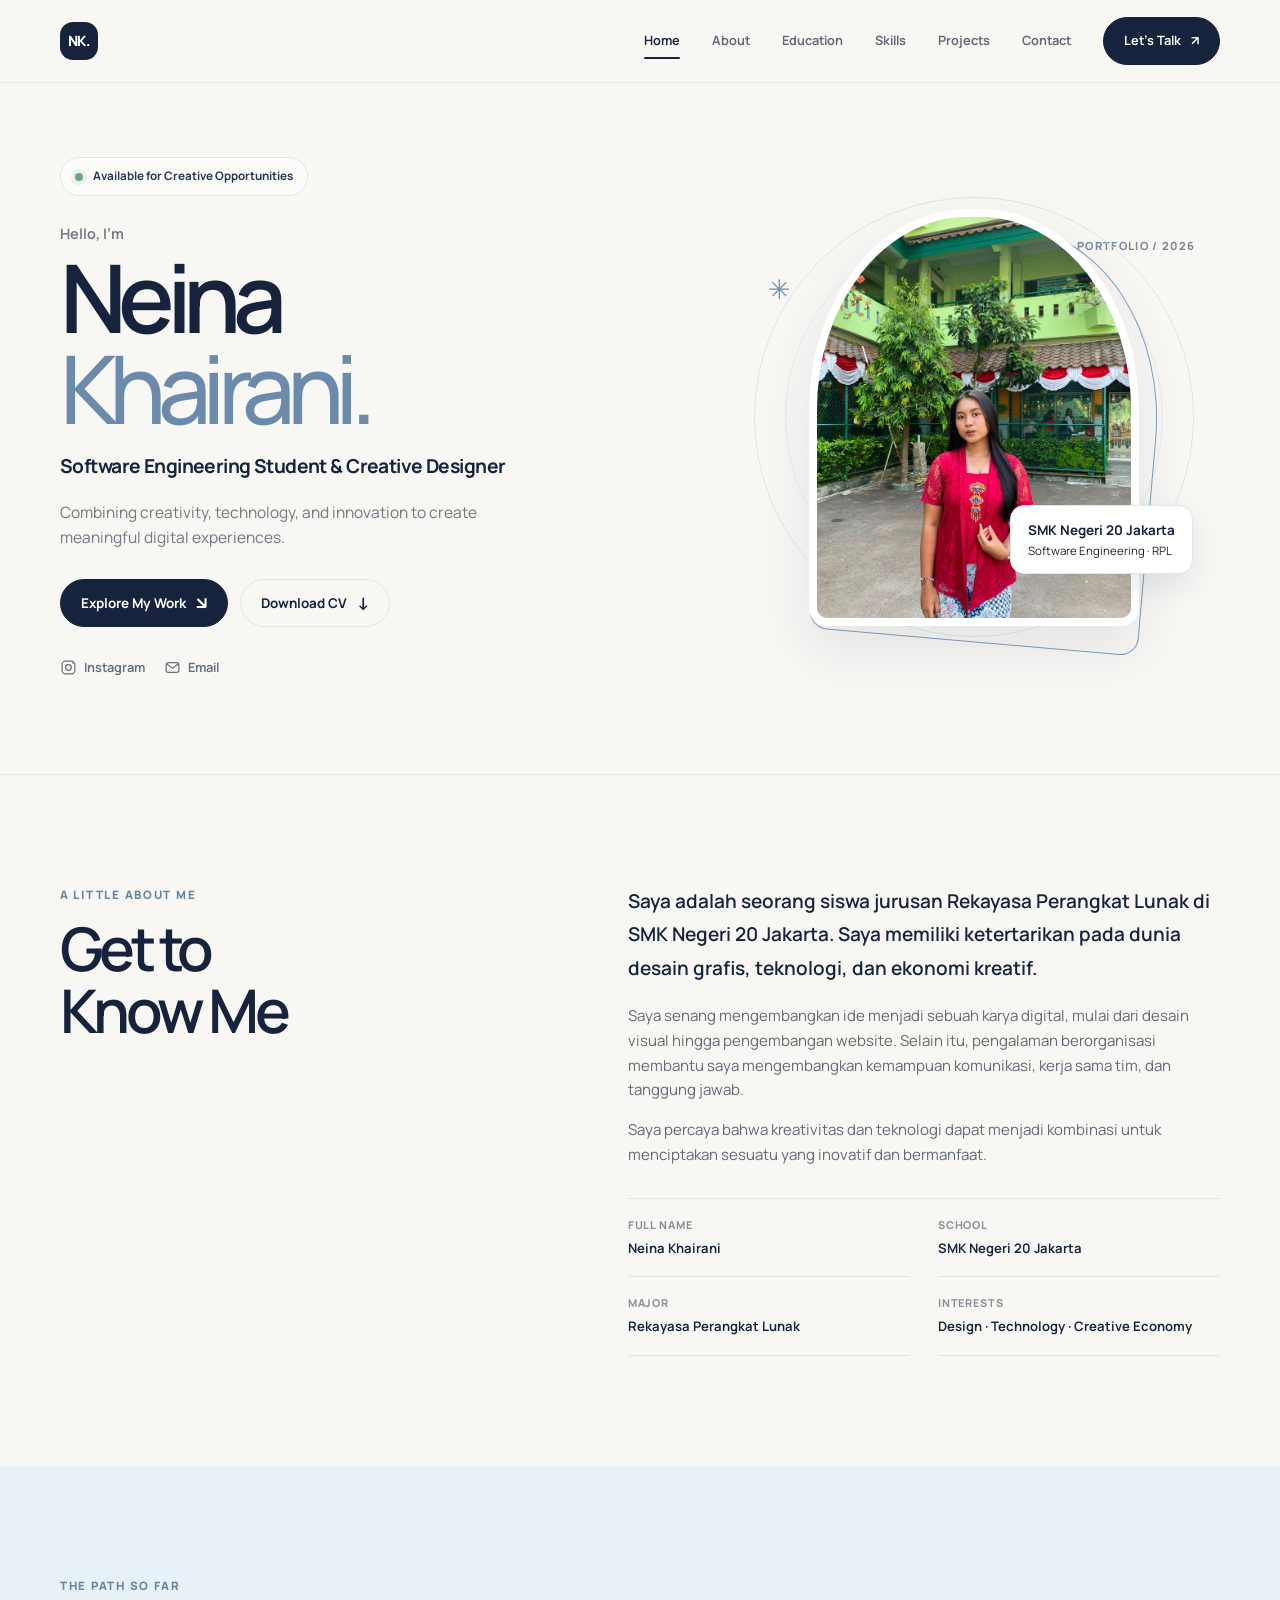
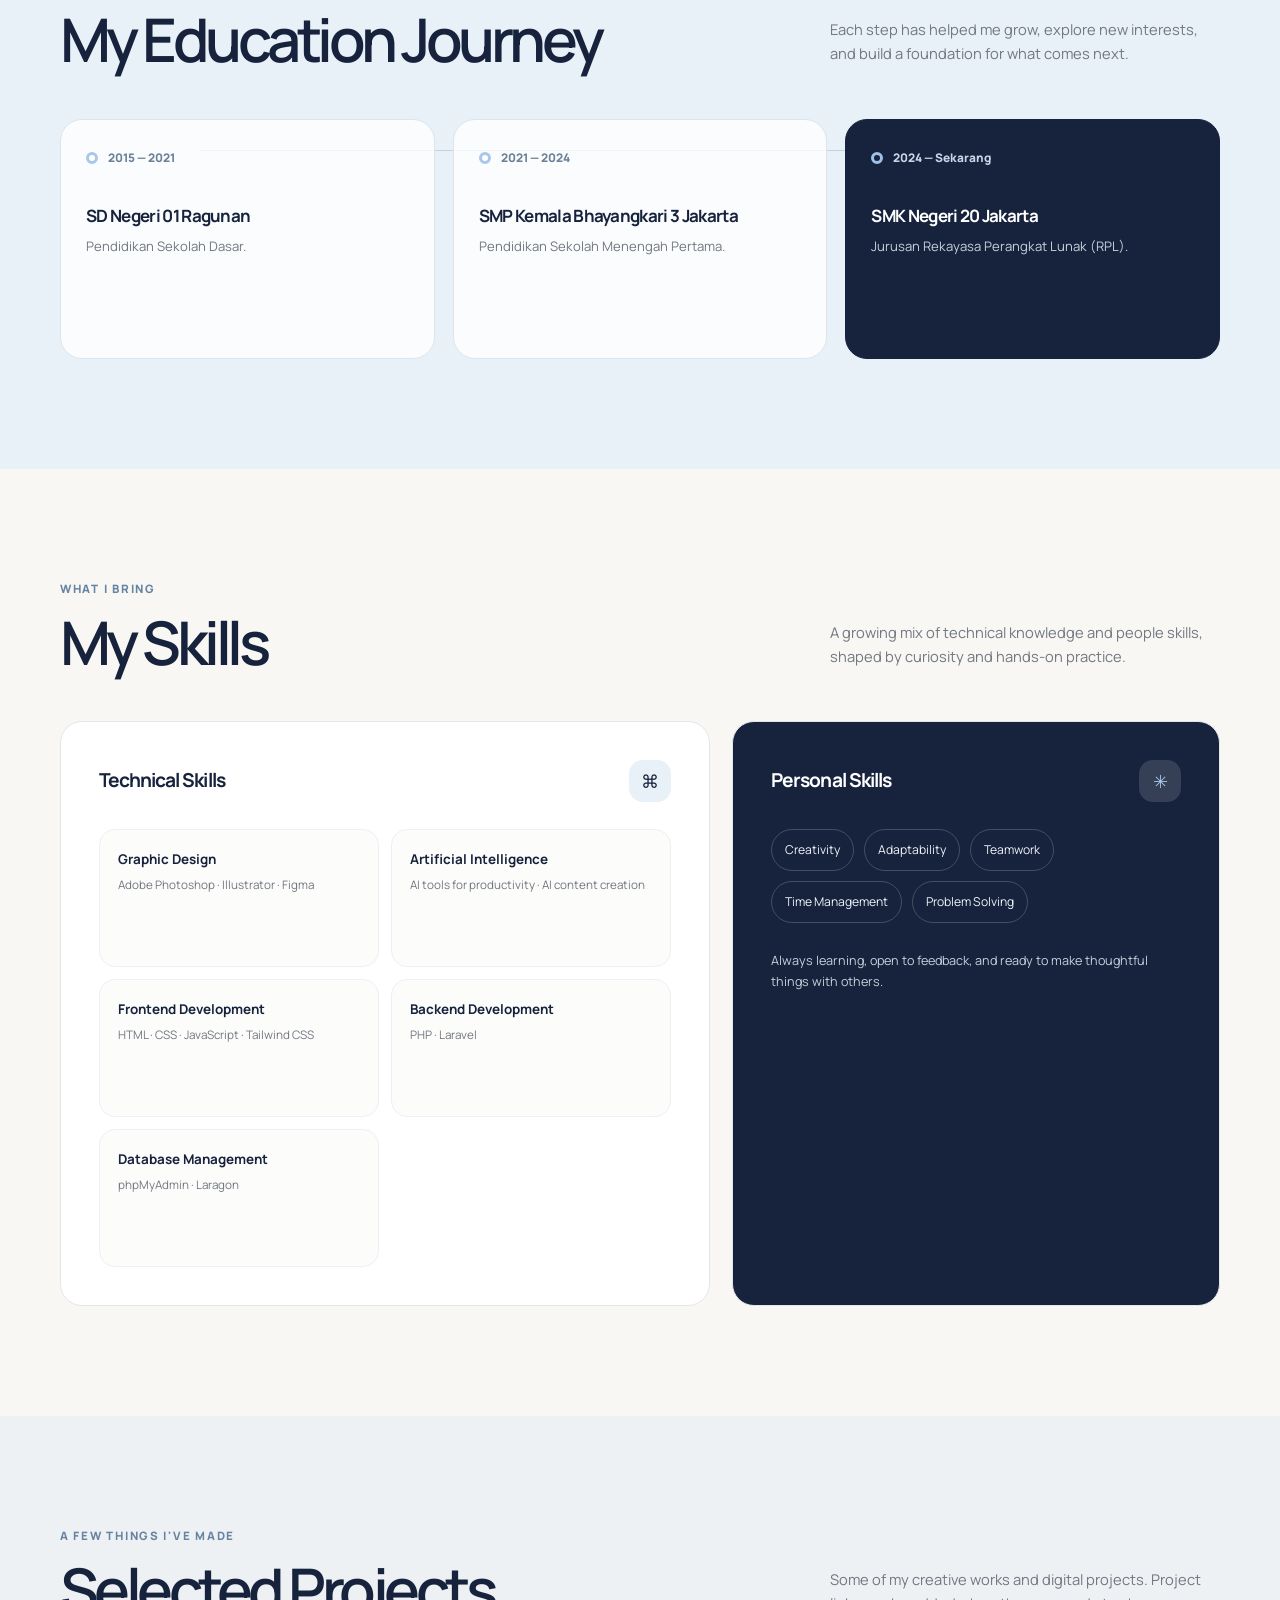
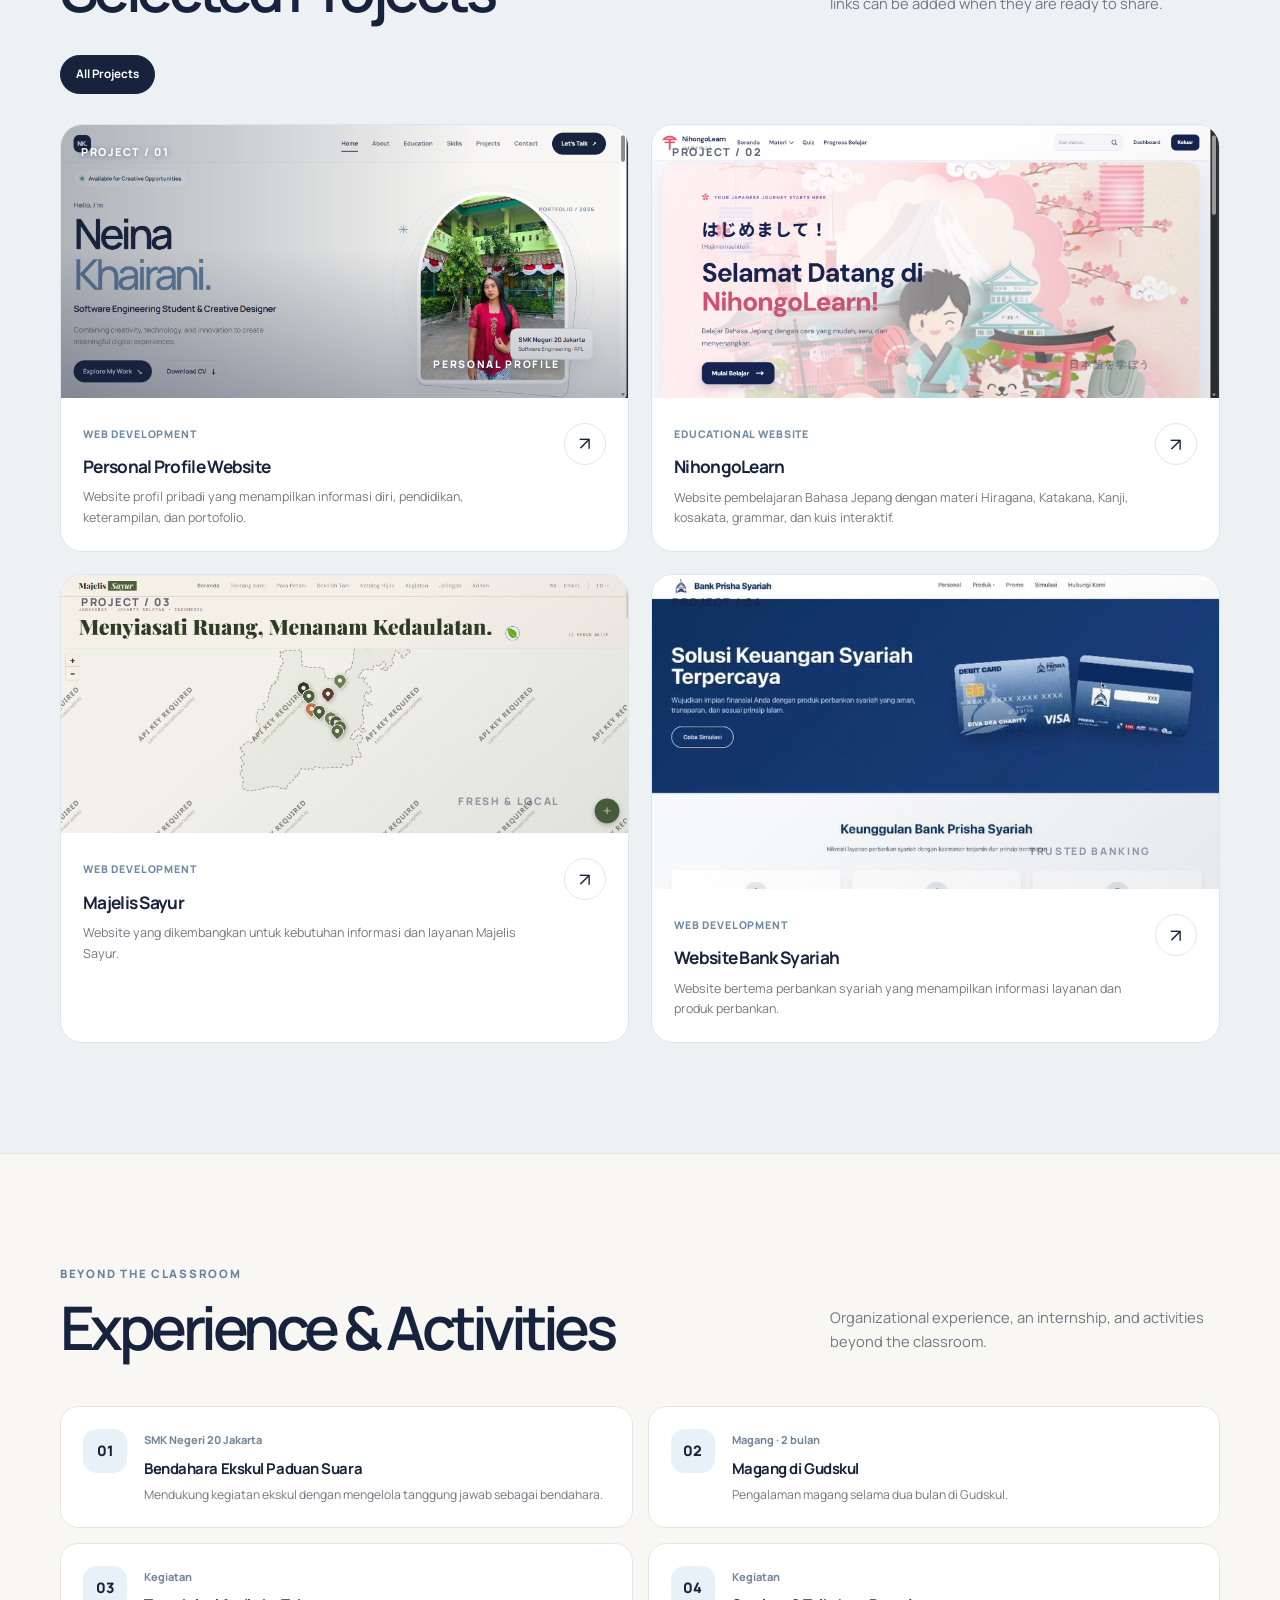
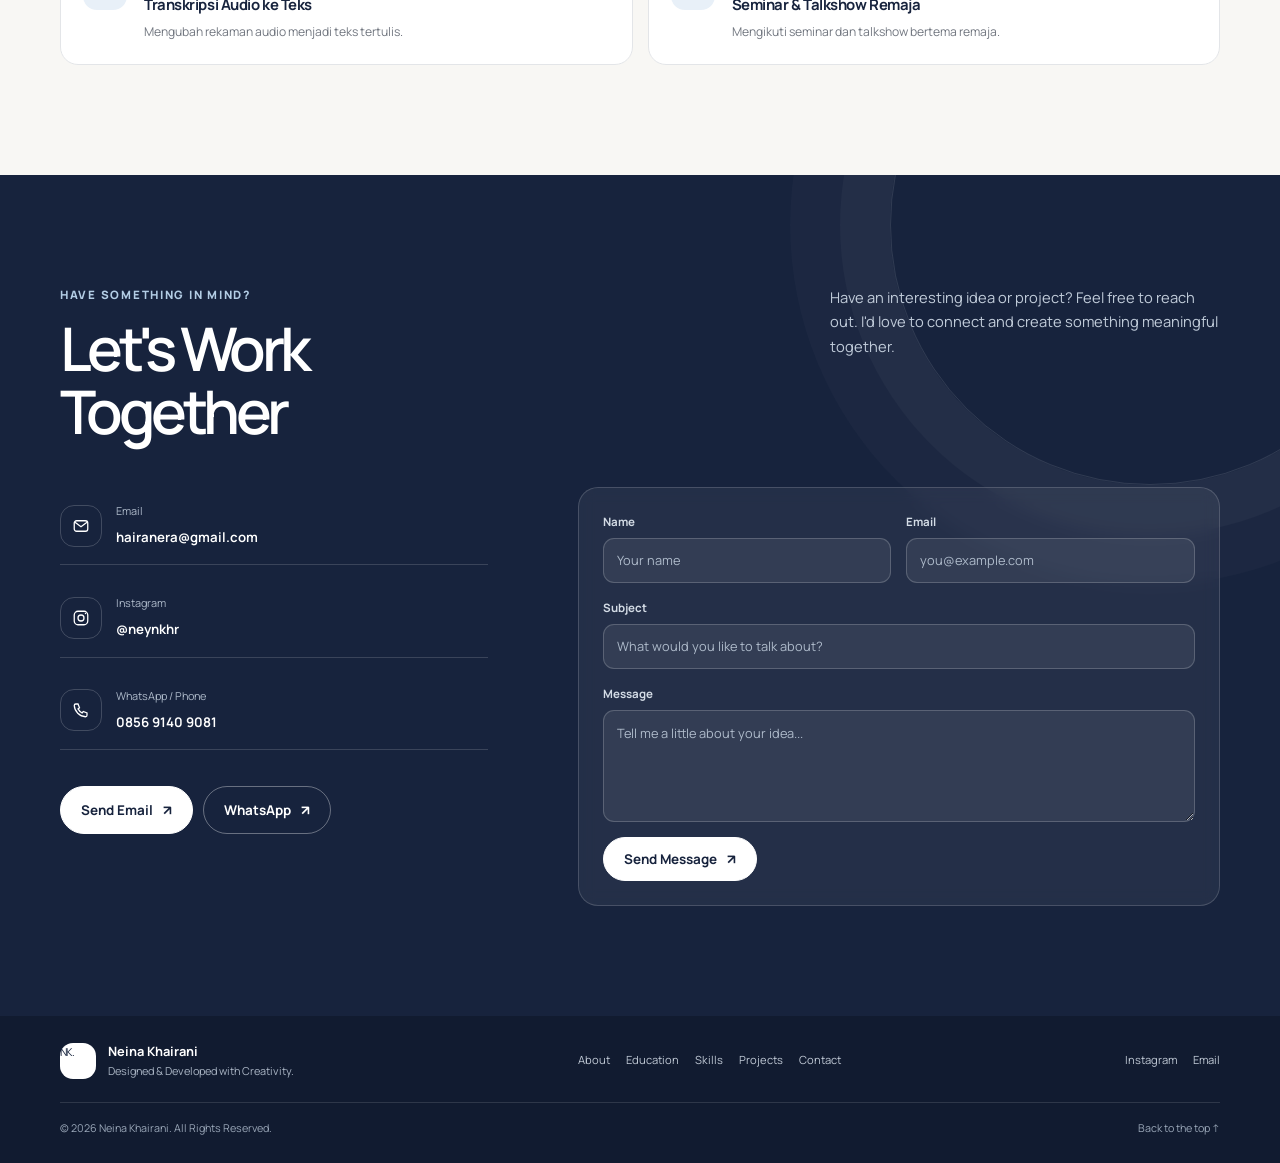
==== commit 08fb4add: "Fix typos and update project links in index.html; add README.md for project documentation" ====
--- a/index.html
+++ b/index.html
@@ -96,7 +96,7 @@
         <div class="timeline">
           <article class="education-card reveal">
             <span class="education-year">2015 — 2021</span>
-            <h3>SD Negeri 01 Raganan</h3>
+            <h3>SD Negeri 01 Ragunan</h3>
             <p>Pendidikan Sekolah Dasar.</p>
           </article>
           <article class="education-card reveal">
@@ -162,7 +162,7 @@
             </div>
             <div class="project-info">
 
-              <div><span class="project-category">Web Development</span><h3>Personal Profile Website</h3><p>Website profil pribadi yang menampilkan informasi diri, pendidikan, keterampilan, dan portofolio.</p></div><button class="project-open" type="button" aria-label="View details for Personal Profile Website" data-title="Personal Profile Website" data-description="Website profil pribadi yang menampilkan informasi diri, pendidikan, keterampilan, dan portofolio." data-url="">↗</button></div>
+              <div><span class="project-category">Web Development</span><h3>Personal Profile Website</h3><p>Website profil pribadi yang menampilkan informasi diri, pendidikan, keterampilan, dan portofolio.</p></div><button class="project-open" type="button" aria-label="View details for Personal Profile Website" data-title="Personal Profile Website" data-description="Website profil pribadi yang menampilkan informasi diri, pendidikan, keterampilan, dan portofolio." data-url="https://github.com/hairanera-crypto/portofolio-neinaa">↗</button></div>
           </article>
           <article class="project-card reveal" data-categories="web-development ui-ux-design">
             <div class="project-preview preview-nihongo">
@@ -171,7 +171,7 @@
               <!-- <div class="mock-window" aria-hidden="true"><div class="mock-top"><i></i><i></i><i></i></div><div class="mock-content"><div class="mock-sidebar"><b></b><i></i><i></i><i></i></div><div class="mock-main"><div class="mock-title"></div><div class="mock-line"></div><div class="mock-line"></div><div class="mock-tiles"><i></i><i></i><i></i></div></div></div></div> -->
               <span class="preview-decoration">日本語を学ぼう</span><div class="project-overlay"><span>Explore project</span></div>
             </div>
-            <div class="project-info"><div><span class="project-category">Educational Website</span><h3>NihongoLearn</h3><p>Website pembelajaran Bahasa Jepang dengan materi Hiragana, Katakana, Kanji, kosakata, grammar, dan kuis interaktif.</p></div><button class="project-open" type="button" aria-label="View details for NihongoLearn" data-title="NihongoLearn" data-description="Website pembelajaran Bahasa Jepang dengan materi Hiragana, Katakana, Kanji, kosakata, grammar, dan kuis interaktif." data-url="">↗</button></div>
+            <div class="project-info"><div><span class="project-category">Educational Website</span><h3>NihongoLearn</h3><p>Website pembelajaran Bahasa Jepang dengan materi Hiragana, Katakana, Kanji, kosakata, grammar, dan kuis interaktif.</p></div><button class="project-open" type="button" aria-label="View details for NihongoLearn" data-title="NihongoLearn" data-description="Website pembelajaran Bahasa Jepang dengan materi Hiragana, Katakana, Kanji, kosakata, grammar, dan kuis interaktif." data-url="https://github.com/hairanera-crypto/portofolio-neinaa">↗</button></div>
           </article>
           <article class="project-card reveal" data-categories="web-development">
             <div class="project-preview preview-majelis">
@@ -180,7 +180,7 @@
               <!-- <div class="mock-window" aria-hidden="true"><div class="mock-top"><i></i><i></i><i></i></div><div class="mock-content"><div class="mock-sidebar"><b></b><i></i><i></i><i></i></div><div class="mock-main"><div class="mock-title"></div><div class="mock-line"></div><div class="mock-line"></div><div class="mock-tiles"><i></i><i></i><i></i></div></div></div></div> -->
               <span class="preview-decoration">Fresh &amp; local</span><div class="project-overlay"><span>Explore project</span></div>
             </div>
-            <div class="project-info"><div><span class="project-category">Web Development</span><h3>Majelis Sayur</h3><p>Website yang dikembangkan untuk kebutuhan informasi dan layanan Majelis Sayur.</p></div><button class="project-open" type="button" aria-label="View details for Majelis Sayur" data-title="Majelis Sayur" data-description="Website yang dikembangkan untuk kebutuhan informasi dan layanan Majelis Sayur." data-url="">↗</button></div>
+            <div class="project-info"><div><span class="project-category">Web Development</span><h3>Majelis Sayur</h3><p>Website yang dikembangkan untuk kebutuhan informasi dan layanan Majelis Sayur.</p></div><button class="project-open" type="button" aria-label="View details for Majelis Sayur" data-title="Majelis Sayur" data-description="Website yang dikembangkan untuk kebutuhan informasi dan layanan Majelis Sayur." data-url="https://majalissayur.vercel.app">↗</button></div>
           </article>
           <article class="project-card reveal" data-categories="web-development">
             <div class="project-preview preview-bank">
@@ -269,7 +269,7 @@
       <p class="section-kicker">Project details</p>
       <h2 id="dialog-title"></h2>
       <p id="dialog-description"></p>
-      <div class="dialog-note" id="dialog-link"></div>
+      <a class="dialog-note" id="dialog-link" target="_blank" rel="noopener noreferrer" hidden>Buka website proyek ↗</a>
     </div>
   </dialog>
 
@@ -344,7 +344,8 @@
         dialogTitle.textContent = button.dataset.title;
         dialogDescription.textContent = button.dataset.description;
         const url = button.dataset.url.trim();
-        dialogLink.textContent = url ? "Open the project link to explore this work." : "Project link coming soon. Add its URL to this card's data-url attribute when it is ready to share.";
+        dialogLink.href = url;
+        dialogLink.hidden = !url;
         if (!projectDialog.open) projectDialog.showModal();
       });
     });
